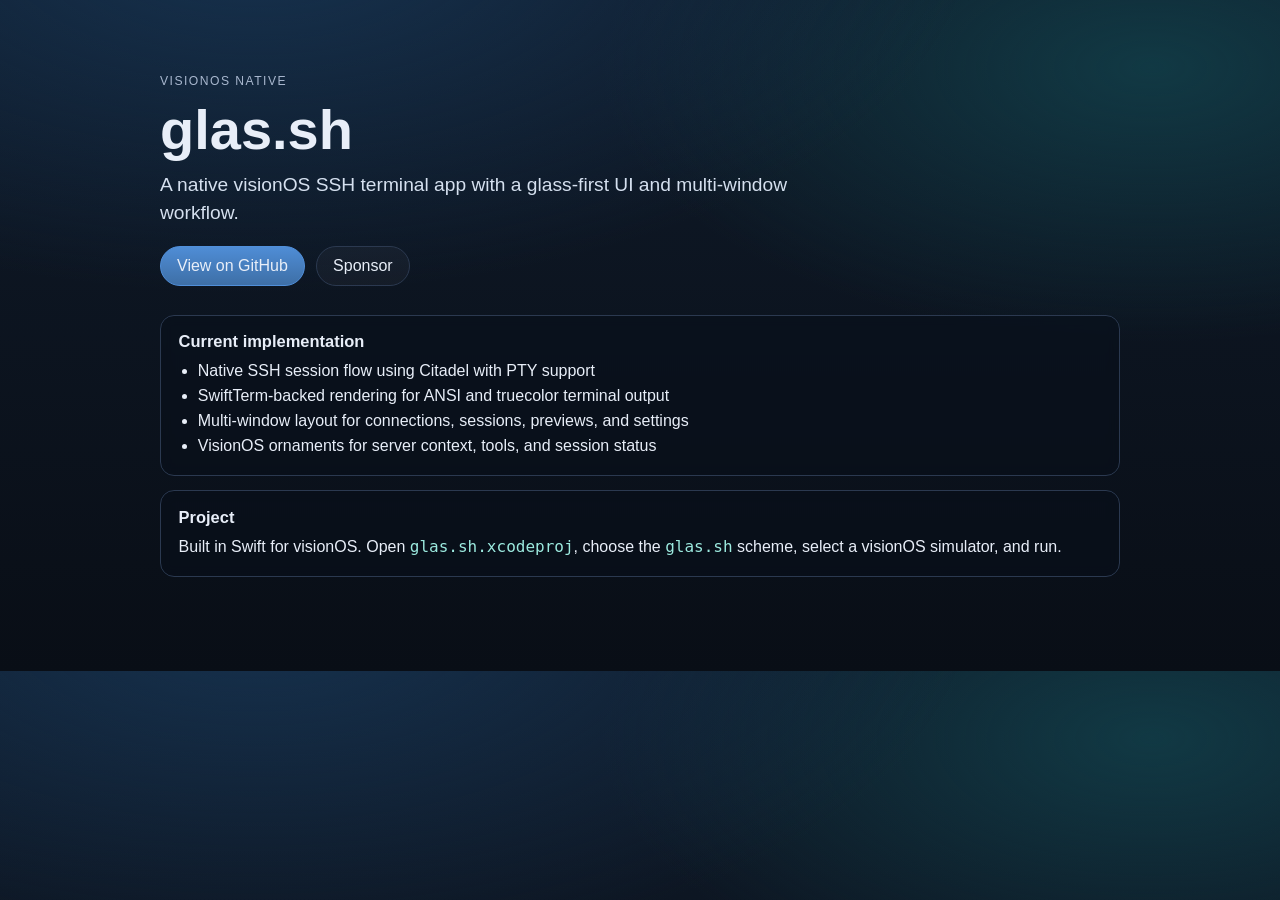
==== docs/index.html @ 4b7e437f "Add GitHub Pages site and align README with implemented behavior" ====
<!doctype html>
<html lang="en">
  <head>
    <meta charset="utf-8">
    <meta name="viewport" content="width=device-width, initial-scale=1">
    <title>glas.sh | visionOS SSH terminal</title>
    <meta
      name="description"
      content="glas.sh is a native visionOS SSH terminal app with a glass-first UI and multi-window workflow."
    >
    <link rel="stylesheet" href="./styles.css">
  </head>
  <body>
    <main class="layout">
      <section class="hero">
        <p class="eyebrow">visionOS native</p>
        <h1>glas.sh</h1>
        <p class="lede">
          A native visionOS SSH terminal app with a glass-first UI and multi-window workflow.
        </p>
        <div class="actions">
          <a class="button primary" href="https://github.com/msitarzewski/glas.sh">View on GitHub</a>
          <a class="button" href="https://github.com/sponsors/msitarzewski">Sponsor</a>
        </div>
      </section>

      <section class="panel">
        <h2>Current implementation</h2>
        <ul>
          <li>Native SSH session flow using Citadel with PTY support</li>
          <li>SwiftTerm-backed rendering for ANSI and truecolor terminal output</li>
          <li>Multi-window layout for connections, sessions, previews, and settings</li>
          <li>VisionOS ornaments for server context, tools, and session status</li>
        </ul>
      </section>

      <section class="panel">
        <h2>Project</h2>
        <p>
          Built in Swift for visionOS. Open <code>glas.sh.xcodeproj</code>, choose the
          <code>glas.sh</code> scheme, select a visionOS simulator, and run.
        </p>
      </section>
    </main>
  </body>
</html>
---- docs/styles.css ----
:root {
  color-scheme: dark;
  --bg-0: #090e16;
  --bg-1: #0f1a29;
  --fg: #e8eef8;
  --muted: #a9b8cf;
  --line: #2b3950;
  --accent: #79b8ff;
  --accent-2: #9ceadf;
}

* {
  box-sizing: border-box;
}

body {
  margin: 0;
  font-family: "Avenir Next", "Segoe UI", sans-serif;
  color: var(--fg);
  background:
    radial-gradient(1200px 600px at 20% -10%, #16324f 0%, transparent 60%),
    radial-gradient(1000px 500px at 90% 10%, #113944 0%, transparent 55%),
    linear-gradient(180deg, var(--bg-1), var(--bg-0));
}

.layout {
  width: min(960px, 92vw);
  margin: 0 auto;
  padding: 4.5rem 0 5rem;
}

.hero {
  margin-bottom: 1.8rem;
}

.eyebrow {
  margin: 0 0 0.65rem;
  text-transform: uppercase;
  letter-spacing: 0.12em;
  color: var(--muted);
  font-size: 0.76rem;
}

h1 {
  margin: 0 0 0.7rem;
  font-size: clamp(2rem, 5vw, 3.5rem);
  line-height: 1.05;
}

.lede {
  margin: 0 0 1.2rem;
  max-width: 62ch;
  color: #d5e0ef;
  font-size: clamp(1rem, 2vw, 1.2rem);
  line-height: 1.45;
}

.actions {
  display: flex;
  flex-wrap: wrap;
  gap: 0.7rem;
}

.button {
  display: inline-block;
  border: 1px solid var(--line);
  border-radius: 999px;
  padding: 0.62rem 1rem;
  color: var(--fg);
  text-decoration: none;
  background: rgba(255, 255, 255, 0.03);
}

.button.primary {
  border-color: #508fda;
  background: linear-gradient(180deg, #4f8dd6, #3e6fa6);
}

.panel {
  border: 1px solid var(--line);
  border-radius: 14px;
  padding: 1.05rem 1.1rem;
  background: rgba(9, 16, 27, 0.54);
  backdrop-filter: blur(6px);
  margin-bottom: 0.85rem;
}

h2 {
  margin: 0 0 0.5rem;
  font-size: 1.03rem;
}

ul {
  margin: 0;
  padding-left: 1.2rem;
  line-height: 1.55;
}

p {
  margin: 0;
  line-height: 1.55;
}

code {
  font-family: "SF Mono", "Menlo", monospace;
  color: var(--accent-2);
}
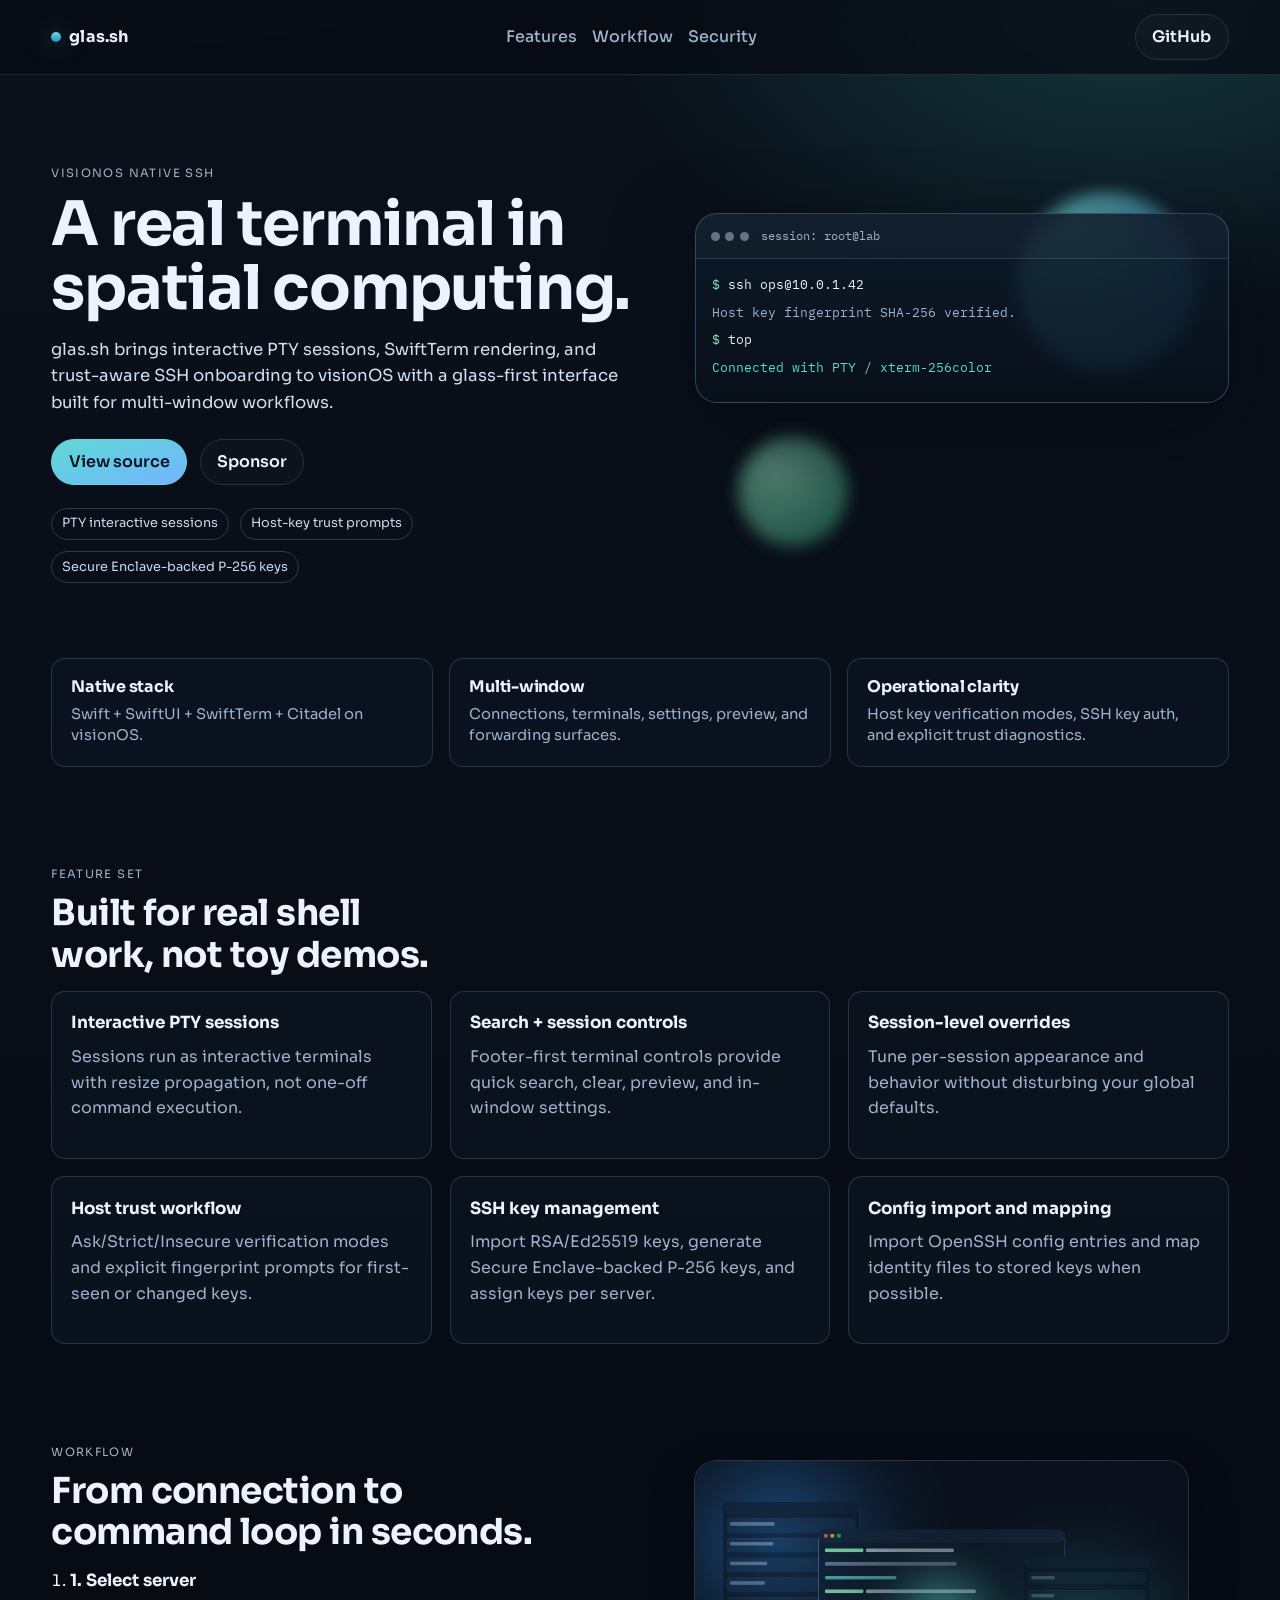
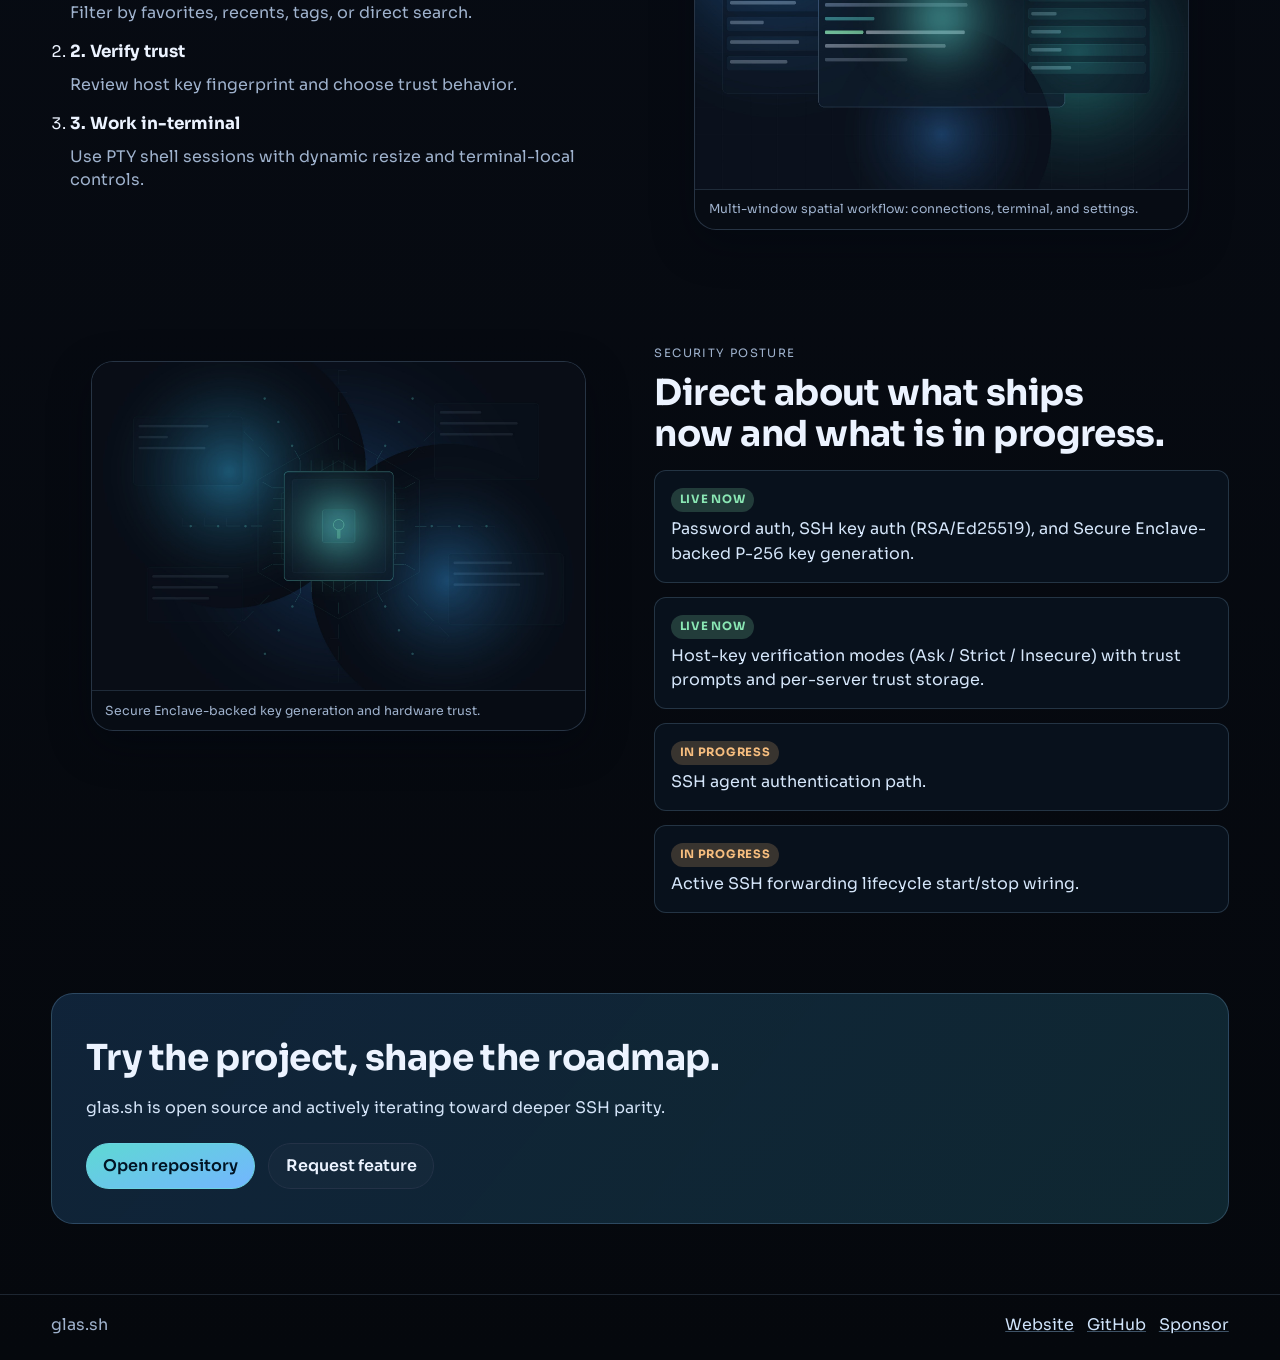
==== commit cf41d54e: "Ship landing page: replace placeholders, remove asset brief, update README - Replace stock photos wi" ====
--- a/docs/index.html
+++ b/docs/index.html
@@ -3,44 +3,247 @@
   <head>
     <meta charset="utf-8">
     <meta name="viewport" content="width=device-width, initial-scale=1">
-    <title>glas.sh | visionOS SSH terminal</title>
+    <title>glas.sh | Native visionOS SSH terminal</title>
     <meta
       name="description"
-      content="glas.sh is a native visionOS SSH terminal app with a glass-first UI and multi-window workflow."
+      content="glas.sh is a native visionOS SSH terminal with PTY sessions, SwiftTerm rendering, host-key trust prompts, and a glass-first multi-window workflow."
+    >
+    <meta name="theme-color" content="#0c141f">
+    <link rel="canonical" href="https://msitarzewski.github.io/glas.sh/">
+
+    <meta property="og:type" content="website">
+    <meta property="og:title" content="glas.sh | Native visionOS SSH terminal">
+    <meta
+      property="og:description"
+      content="A native visionOS SSH terminal app with PTY sessions, host-key trust prompts, and a glass-first multi-window workflow."
+    >
+    <meta property="og:url" content="https://msitarzewski.github.io/glas.sh/">
+    <meta
+      property="og:image"
+      content="https://msitarzewski.github.io/glas.sh/images/hero-og.jpg"
+    >
+
+    <meta name="twitter:card" content="summary_large_image">
+    <meta name="twitter:title" content="glas.sh | Native visionOS SSH terminal">
+    <meta
+      name="twitter:description"
+      content="Native visionOS SSH terminal with PTY sessions, SwiftTerm rendering, and glass-first multi-window UX."
+    >
+    <meta
+      name="twitter:image"
+      content="https://msitarzewski.github.io/glas.sh/images/hero-og.jpg"
+    >
+
+    <link rel="preconnect" href="https://fonts.googleapis.com">
+    <link rel="preconnect" href="https://fonts.gstatic.com" crossorigin>
+    <link
+      href="https://fonts.googleapis.com/css2?family=Sora:wght@400;500;700;800&family=IBM+Plex+Mono:wght@400;500&display=swap"
+      rel="stylesheet"
     >
     <link rel="stylesheet" href="./styles.css">
   </head>
   <body>
-    <main class="layout">
-      <section class="hero">
-        <p class="eyebrow">visionOS native</p>
-        <h1>glas.sh</h1>
-        <p class="lede">
-          A native visionOS SSH terminal app with a glass-first UI and multi-window workflow.
-        </p>
-        <div class="actions">
-          <a class="button primary" href="https://github.com/msitarzewski/glas.sh">View on GitHub</a>
-          <a class="button" href="https://github.com/sponsors/msitarzewski">Sponsor</a>
-        </div>
-      </section>
-
-      <section class="panel">
-        <h2>Current implementation</h2>
-        <ul>
-          <li>Native SSH session flow using Citadel with PTY support</li>
-          <li>SwiftTerm-backed rendering for ANSI and truecolor terminal output</li>
-          <li>Multi-window layout for connections, sessions, previews, and settings</li>
-          <li>VisionOS ornaments for server context, tools, and session status</li>
-        </ul>
-      </section>
-
-      <section class="panel">
-        <h2>Project</h2>
-        <p>
-          Built in Swift for visionOS. Open <code>glas.sh.xcodeproj</code>, choose the
-          <code>glas.sh</code> scheme, select a visionOS simulator, and run.
-        </p>
+    <a class="skip-link" href="#main">Skip to content</a>
+
+    <header class="site-header">
+      <div class="shell nav-wrap">
+        <a class="brand" href="#top" aria-label="glas.sh home">
+          <span class="brand-dot" aria-hidden="true"></span>
+          glas.sh
+        </a>
+        <nav class="top-nav" aria-label="Primary">
+          <a href="#features">Features</a>
+          <a href="#workflow">Workflow</a>
+          <a href="#security">Security</a>
+        </nav>
+        <a class="button button-ghost" href="https://github.com/msitarzewski/glas.sh">GitHub</a>
+      </div>
+    </header>
+
+    <main id="main">
+      <section id="top" class="hero shell">
+        <div class="hero-copy">
+          <p class="eyebrow">visionOS native SSH</p>
+          <h1>A real terminal in spatial computing.</h1>
+          <p class="lede">
+            glas.sh brings interactive PTY sessions, SwiftTerm rendering, and trust-aware SSH onboarding to visionOS
+            with a glass-first interface built for multi-window workflows.
+          </p>
+          <div class="hero-cta">
+            <a class="button button-primary" href="https://github.com/msitarzewski/glas.sh">View source</a>
+            <a class="button button-ghost" href="https://github.com/sponsors/msitarzewski">Sponsor</a>
+          </div>
+          <ul class="signal-list" aria-label="Current capability highlights">
+            <li>PTY interactive sessions</li>
+            <li>Host-key trust prompts</li>
+            <li>Secure Enclave-backed P-256 keys</li>
+          </ul>
+        </div>
+
+        <div class="hero-art" aria-hidden="true">
+          <div class="orb orb-a"></div>
+          <div class="orb orb-b"></div>
+          <article class="mock-window">
+            <header class="mock-chrome">
+              <span></span><span></span><span></span>
+              <p>session: root@lab</p>
+            </header>
+            <div class="mock-body">
+              <p><span class="prompt">$</span> ssh ops@10.0.1.42</p>
+              <p class="muted">Host key fingerprint SHA-256 verified.</p>
+              <p><span class="prompt">$</span> top</p>
+              <p class="ok">Connected with PTY / xterm-256color</p>
+            </div>
+          </article>
+        </div>
+      </section>
+
+      <section class="proof shell" aria-label="Proof points">
+        <article>
+          <h2>Native stack</h2>
+          <p>Swift + SwiftUI + SwiftTerm + Citadel on visionOS.</p>
+        </article>
+        <article>
+          <h2>Multi-window</h2>
+          <p>Connections, terminals, settings, preview, and forwarding surfaces.</p>
+        </article>
+        <article>
+          <h2>Operational clarity</h2>
+          <p>Host key verification modes, SSH key auth, and explicit trust diagnostics.</p>
+        </article>
+      </section>
+
+      <section id="features" class="shell section">
+        <div class="section-head">
+          <p class="eyebrow">Feature set</p>
+          <h2>Built for real shell work, not toy demos.</h2>
+        </div>
+        <div class="feature-grid">
+          <article class="card">
+            <h3>Interactive PTY sessions</h3>
+            <p>
+              Sessions run as interactive terminals with resize propagation, not one-off command execution.
+            </p>
+          </article>
+          <article class="card">
+            <h3>Search + session controls</h3>
+            <p>
+              Footer-first terminal controls provide quick search, clear, preview, and in-window settings.
+            </p>
+          </article>
+          <article class="card">
+            <h3>Session-level overrides</h3>
+            <p>
+              Tune per-session appearance and behavior without disturbing your global defaults.
+            </p>
+          </article>
+          <article class="card">
+            <h3>Host trust workflow</h3>
+            <p>
+              Ask/Strict/Insecure verification modes and explicit fingerprint prompts for first-seen or changed keys.
+            </p>
+          </article>
+          <article class="card">
+            <h3>SSH key management</h3>
+            <p>
+              Import RSA/Ed25519 keys, generate Secure Enclave-backed P-256 keys, and assign keys per server.
+            </p>
+          </article>
+          <article class="card">
+            <h3>Config import and mapping</h3>
+            <p>
+              Import OpenSSH config entries and map identity files to stored keys when possible.
+            </p>
+          </article>
+        </div>
+      </section>
+
+      <section id="workflow" class="shell section split">
+        <div>
+          <p class="eyebrow">Workflow</p>
+          <h2>From connection to command loop in seconds.</h2>
+          <ol class="flow">
+            <li>
+              <h3>1. Select server</h3>
+              <p>Filter by favorites, recents, tags, or direct search.</p>
+            </li>
+            <li>
+              <h3>2. Verify trust</h3>
+              <p>Review host key fingerprint and choose trust behavior.</p>
+            </li>
+            <li>
+              <h3>3. Work in-terminal</h3>
+              <p>Use PTY shell sessions with dynamic resize and terminal-local controls.</p>
+            </li>
+          </ol>
+        </div>
+
+        <figure class="media-card">
+          <img
+            src="./images/workflow.jpg"
+            alt="Spatial multi-window SSH workspace with connection list, terminal session, and settings panel"
+            loading="lazy"
+            width="1800"
+            height="1200"
+          >
+          <figcaption>Multi-window spatial workflow: connections, terminal, and settings.</figcaption>
+        </figure>
+      </section>
+
+      <section id="security" class="shell section split reverse">
+        <figure class="media-card">
+          <img
+            src="./images/security.jpg"
+            alt="Abstract Secure Enclave chip geometry with translucent interface layers and circuit traces"
+            loading="lazy"
+            width="1800"
+            height="1200"
+          >
+          <figcaption>Secure Enclave-backed key generation and hardware trust.</figcaption>
+        </figure>
+        <div>
+          <p class="eyebrow">Security posture</p>
+          <h2>Direct about what ships now and what is in progress.</h2>
+          <ul class="status-list">
+            <li>
+              <span class="tag live">Live now</span>
+              <p>Password auth, SSH key auth (RSA/Ed25519), and Secure Enclave-backed P-256 key generation.</p>
+            </li>
+            <li>
+              <span class="tag live">Live now</span>
+              <p>Host-key verification modes (Ask / Strict / Insecure) with trust prompts and per-server trust storage.</p>
+            </li>
+            <li>
+              <span class="tag progress">In progress</span>
+              <p>SSH agent authentication path.</p>
+            </li>
+            <li>
+              <span class="tag progress">In progress</span>
+              <p>Active SSH forwarding lifecycle start/stop wiring.</p>
+            </li>
+          </ul>
+        </div>
+      </section>
+
+      <section class="shell final-cta">
+        <h2>Try the project, shape the roadmap.</h2>
+        <p>glas.sh is open source and actively iterating toward deeper SSH parity.</p>
+        <div class="hero-cta">
+          <a class="button button-primary" href="https://github.com/msitarzewski/glas.sh">Open repository</a>
+          <a class="button button-ghost" href="https://github.com/msitarzewski/glas.sh/issues">Request feature</a>
+        </div>
       </section>
     </main>
+
+    <footer class="site-footer">
+      <div class="shell footer-row">
+        <p>glas.sh</p>
+        <div>
+          <a href="https://msitarzewski.github.io/glas.sh/">Website</a>
+          <a href="https://github.com/msitarzewski/glas.sh">GitHub</a>
+          <a href="https://github.com/sponsors/msitarzewski">Sponsor</a>
+        </div>
+      </div>
+    </footer>
   </body>
 </html>
--- a/docs/styles.css
+++ b/docs/styles.css
@@ -1,107 +1,572 @@
 :root {
-  color-scheme: dark;
-  --bg-0: #090e16;
-  --bg-1: #0f1a29;
-  --fg: #e8eef8;
-  --muted: #a9b8cf;
-  --line: #2b3950;
-  --accent: #79b8ff;
-  --accent-2: #9ceadf;
+  --bg: #070b13;
+  --bg-elev: #0c141f;
+  --bg-panel: rgba(11, 21, 34, 0.72);
+  --line: #243247;
+  --text: #ecf3ff;
+  --muted: #9fb2cd;
+  --cyan: #5ed9d3;
+  --blue: #73b5ff;
+  --green: #8ae7b4;
+  --warn: #f7be7f;
+  --radius-lg: 22px;
+  --radius-md: 14px;
+  --shadow: 0 28px 80px rgba(3, 8, 14, 0.55);
+  --space-1: 0.6rem;
+  --space-2: 1rem;
+  --space-3: 1.4rem;
+  --space-4: 2rem;
+  --space-5: 3.2rem;
+  --space-6: 5.6rem;
 }
 
 * {
   box-sizing: border-box;
 }
 
+html,
 body {
   margin: 0;
-  font-family: "Avenir Next", "Segoe UI", sans-serif;
-  color: var(--fg);
+  padding: 0;
+}
+
+body {
+  font-family: "Sora", "Avenir Next", "Segoe UI", sans-serif;
+  color: var(--text);
   background:
-    radial-gradient(1200px 600px at 20% -10%, #16324f 0%, transparent 60%),
-    radial-gradient(1000px 500px at 90% 10%, #113944 0%, transparent 55%),
-    linear-gradient(180deg, var(--bg-1), var(--bg-0));
-}
-
-.layout {
-  width: min(960px, 92vw);
+    radial-gradient(1200px 700px at 8% -12%, rgba(47, 125, 205, 0.26), transparent 60%),
+    radial-gradient(900px 540px at 88% 0%, rgba(56, 170, 160, 0.25), transparent 58%),
+    linear-gradient(180deg, #0a111b 0%, var(--bg) 48%, #05080d 100%);
+  line-height: 1.45;
+  min-height: 100vh;
+}
+
+img {
+  display: block;
+  max-width: 100%;
+  height: auto;
+}
+
+a {
+  color: inherit;
+}
+
+.skip-link {
+  position: absolute;
+  left: -9999px;
+  top: 0;
+  background: var(--blue);
+  color: #031427;
+  padding: 0.6rem 0.75rem;
+  border-radius: 8px;
+  z-index: 1000;
+  font-weight: 700;
+}
+
+.skip-link:focus {
+  left: 0.75rem;
+  top: 0.75rem;
+}
+
+.shell {
+  width: min(1200px, 92vw);
   margin: 0 auto;
-  padding: 4.5rem 0 5rem;
+}
+
+.site-header {
+  position: sticky;
+  top: 0;
+  z-index: 20;
+  backdrop-filter: blur(10px);
+  background: color-mix(in srgb, var(--bg) 76%, transparent);
+  border-bottom: 1px solid rgba(152, 178, 209, 0.16);
+}
+
+.nav-wrap {
+  display: flex;
+  align-items: center;
+  justify-content: space-between;
+  gap: 1rem;
+  min-height: 74px;
+}
+
+.brand {
+  display: inline-flex;
+  align-items: center;
+  gap: 0.5rem;
+  text-decoration: none;
+  font-weight: 700;
+  letter-spacing: 0.01em;
+}
+
+.brand-dot {
+  width: 10px;
+  height: 10px;
+  border-radius: 999px;
+  background: linear-gradient(180deg, var(--cyan), #2b8fcd);
+  box-shadow: 0 0 24px rgba(94, 217, 211, 0.56);
+}
+
+.top-nav {
+  display: flex;
+  gap: 0.95rem;
+}
+
+.top-nav a {
+  text-decoration: none;
+  color: var(--muted);
+  font-weight: 500;
+}
+
+.top-nav a:hover,
+.top-nav a:focus-visible {
+  color: var(--text);
 }
 
 .hero {
-  margin-bottom: 1.8rem;
+  display: grid;
+  grid-template-columns: minmax(0, 1.05fr) minmax(0, 0.95fr);
+  gap: 3.4rem;
+  align-items: center;
+  padding: var(--space-6) 0 var(--space-5);
+}
+
+.hero-copy {
+  max-width: 62ch;
 }
 
 .eyebrow {
-  margin: 0 0 0.65rem;
+  margin: 0;
   text-transform: uppercase;
   letter-spacing: 0.12em;
-  color: var(--muted);
+  font-size: 0.72rem;
+  color: var(--muted);
+}
+
+h1 {
+  margin: 0.72rem 0 var(--space-2);
+  font-size: clamp(2rem, 4.8vw, 4rem);
+  line-height: 1.04;
+  letter-spacing: -0.02em;
+  text-wrap: balance;
+}
+
+h2 {
+  margin: 0.62rem 0 var(--space-2);
+  font-size: clamp(1.45rem, 2.8vw, 2.4rem);
+  line-height: 1.15;
+  letter-spacing: -0.015em;
+  text-wrap: balance;
+}
+
+h3 {
+  margin: 0 0 0.52rem;
+  font-size: 1.05rem;
+}
+
+.lede {
+  margin: 0;
+  max-width: 54ch;
+  color: #d2e0f3;
+  font-size: clamp(1rem, 1.3vw, 1.2rem);
+  line-height: 1.6;
+}
+
+.hero-cta {
+  margin-top: var(--space-3);
+  display: flex;
+  flex-wrap: wrap;
+  gap: 0.8rem;
+}
+
+.button {
+  display: inline-flex;
+  align-items: center;
+  justify-content: center;
+  border-radius: 999px;
+  padding: 0.66rem 1.02rem;
+  border: 1px solid var(--line);
+  text-decoration: none;
+  font-weight: 600;
+  transition: transform 0.25s ease, border-color 0.25s ease, background-color 0.25s ease;
+}
+
+.button:hover,
+.button:focus-visible {
+  transform: translateY(-1px);
+}
+
+.button-primary {
+  color: #021525;
+  border-color: #6bd3e1;
+  background: linear-gradient(160deg, var(--cyan), var(--blue));
+}
+
+.button-ghost {
+  color: var(--text);
+  background: rgba(255, 255, 255, 0.02);
+}
+
+.signal-list {
+  margin: var(--space-3) 0 0;
+  display: flex;
+  gap: 0.7rem;
+  flex-wrap: wrap;
+  padding: 0;
+  list-style: none;
+}
+
+.signal-list li {
+  border: 1px solid rgba(141, 173, 208, 0.28);
+  border-radius: 999px;
+  padding: 0.36rem 0.62rem;
+  color: #c8daef;
+  font-size: 0.8rem;
+}
+
+.hero-art {
+  position: relative;
+  min-height: 410px;
+}
+
+.orb {
+  position: absolute;
+  border-radius: 999px;
+  filter: blur(8px);
+}
+
+.orb-a {
+  width: 180px;
+  height: 180px;
+  right: 6%;
+  top: 6%;
+  background: radial-gradient(circle at 30% 20%, #81f1f1, #246baa);
+  opacity: 0.62;
+}
+
+.orb-b {
+  width: 110px;
+  height: 110px;
+  left: 8%;
+  bottom: 8%;
+  background: radial-gradient(circle at 35% 30%, #9ef3cb, #1f855d);
+  opacity: 0.5;
+}
+
+.mock-window {
+  position: relative;
+  margin: 2.8rem 0 0;
+  border: 1px solid rgba(129, 175, 219, 0.33);
+  border-radius: var(--radius-lg);
+  background: linear-gradient(180deg, rgba(14, 28, 43, 0.9), rgba(8, 16, 26, 0.82));
+  box-shadow: var(--shadow);
+  overflow: hidden;
+}
+
+.mock-chrome {
+  display: flex;
+  align-items: center;
+  gap: 0.35rem;
+  padding: 0.8rem 0.9rem;
+  border-bottom: 1px solid rgba(141, 176, 210, 0.2);
+  background: rgba(255, 255, 255, 0.02);
+}
+
+.mock-chrome span {
+  width: 9px;
+  height: 9px;
+  border-radius: 999px;
+  background: rgba(200, 222, 247, 0.45);
+}
+
+.mock-chrome p {
+  margin: 0 0 0 0.42rem;
+  color: var(--muted);
+  font-family: "IBM Plex Mono", "Menlo", monospace;
   font-size: 0.76rem;
 }
 
-h1 {
-  margin: 0 0 0.7rem;
-  font-size: clamp(2rem, 5vw, 3.5rem);
-  line-height: 1.05;
-}
-
-.lede {
-  margin: 0 0 1.2rem;
-  max-width: 62ch;
-  color: #d5e0ef;
-  font-size: clamp(1rem, 2vw, 1.2rem);
-  line-height: 1.45;
-}
-
-.actions {
-  display: flex;
+.mock-body {
+  padding: 1rem;
+  font-family: "IBM Plex Mono", "Menlo", monospace;
+  font-size: 0.84rem;
+}
+
+.mock-body p {
+  margin: 0 0 0.52rem;
+}
+
+.prompt {
+  color: var(--green);
+}
+
+.muted {
+  color: var(--muted);
+}
+
+.ok {
+  color: var(--cyan);
+}
+
+.proof {
+  display: grid;
+  grid-template-columns: repeat(3, minmax(0, 1fr));
+  gap: 1rem;
+  margin-top: 1.5rem;
+}
+
+.proof article {
+  border: 1px solid rgba(137, 173, 206, 0.22);
+  border-radius: var(--radius-md);
+  padding: 1.2rem;
+  background: var(--bg-panel);
+}
+
+.proof h2 {
+  margin: 0 0 0.45rem;
+  font-size: 1rem;
+}
+
+.proof p {
+  margin: 0;
+  color: var(--muted);
+  font-size: 0.92rem;
+}
+
+.section {
+  padding-top: 6.2rem;
+}
+
+.section-head p {
+  margin: 0;
+  color: var(--muted);
+}
+
+.section-head h2 {
+  max-width: 24ch;
+}
+
+.feature-grid {
+  display: grid;
+  grid-template-columns: repeat(3, minmax(0, 1fr));
+  gap: 1.1rem;
+}
+
+.card {
+  border-radius: var(--radius-md);
+  border: 1px solid rgba(130, 169, 204, 0.24);
+  background: var(--bg-panel);
+  padding: 1.2rem;
+  min-height: 168px;
+}
+
+.card p {
+  margin: 0;
+  color: var(--muted);
+  line-height: 1.62;
+}
+
+.split {
+  display: grid;
+  grid-template-columns: 1fr 1fr;
+  gap: 1.8rem;
+  align-items: start;
+}
+
+.split.reverse {
+  grid-template-columns: 1fr 1fr;
+}
+
+.media-card {
+  border: 1px solid rgba(130, 167, 203, 0.26);
+  border-radius: var(--radius-lg);
+  overflow: hidden;
+  background: #070c14;
+  box-shadow: 0 14px 42px rgba(2, 8, 16, 0.42);
+}
+
+.media-card figcaption {
+  padding: 0.65rem 0.82rem;
+  color: var(--muted);
+  font-size: 0.78rem;
+  border-top: 1px solid rgba(126, 167, 205, 0.2);
+}
+
+.flow {
+  margin: 1rem 0 0;
+  padding-left: 1.2rem;
+}
+
+.flow li {
+  margin-bottom: 1rem;
+}
+
+.flow p {
+  margin: 0;
+  color: var(--muted);
+}
+
+.status-list {
+  list-style: none;
+  margin: 0;
+  padding: 0;
+  display: grid;
+  gap: 0.86rem;
+}
+
+.status-list li {
+  border: 1px solid rgba(128, 168, 204, 0.23);
+  border-radius: 12px;
+  padding: 0.95rem 1rem;
+  background: var(--bg-panel);
+  line-height: 1.55;
+}
+
+.status-list li p {
+  margin: 0.3rem 0 0;
+  color: #d5e6fa;
+  max-width: 60ch;
+}
+
+.tag {
+  display: inline-block;
+  border-radius: 999px;
+  padding: 0.2rem 0.52rem;
+  margin-right: 0;
+  font-size: 0.72rem;
+  font-weight: 700;
+  text-transform: uppercase;
+  letter-spacing: 0.06em;
+}
+
+.tag.live {
+  background: rgba(138, 231, 180, 0.2);
+  color: var(--green);
+}
+
+.tag.progress {
+  background: rgba(247, 190, 127, 0.2);
+  color: var(--warn);
+}
+
+.final-cta {
+  margin-top: 5rem;
+  margin-bottom: 4.4rem;
+  padding: 2.1rem;
+  border: 1px solid rgba(121, 165, 206, 0.28);
+  border-radius: var(--radius-lg);
+  background:
+    linear-gradient(130deg, rgba(42, 123, 186, 0.18), rgba(48, 168, 162, 0.15)),
+    rgba(11, 21, 35, 0.75);
+}
+
+.final-cta p {
+  margin: 0;
+  color: #d3e3f7;
+  max-width: 56ch;
+  line-height: 1.62;
+}
+
+.site-footer {
+  border-top: 1px solid rgba(124, 161, 196, 0.2);
+  padding: 1.1rem 0 1.5rem;
+}
+
+.footer-row {
+  display: flex;
+  align-items: center;
+  justify-content: space-between;
+  gap: 1rem;
+}
+
+.footer-row p {
+  margin: 0;
+  color: var(--muted);
+}
+
+.footer-row div {
+  display: flex;
+  gap: 0.8rem;
   flex-wrap: wrap;
-  gap: 0.7rem;
-}
-
-.button {
-  display: inline-block;
-  border: 1px solid var(--line);
-  border-radius: 999px;
-  padding: 0.62rem 1rem;
-  color: var(--fg);
-  text-decoration: none;
-  background: rgba(255, 255, 255, 0.03);
-}
-
-.button.primary {
-  border-color: #508fda;
-  background: linear-gradient(180deg, #4f8dd6, #3e6fa6);
-}
-
-.panel {
-  border: 1px solid var(--line);
-  border-radius: 14px;
-  padding: 1.05rem 1.1rem;
-  background: rgba(9, 16, 27, 0.54);
-  backdrop-filter: blur(6px);
-  margin-bottom: 0.85rem;
-}
-
-h2 {
-  margin: 0 0 0.5rem;
-  font-size: 1.03rem;
-}
-
-ul {
-  margin: 0;
-  padding-left: 1.2rem;
-  line-height: 1.55;
-}
-
-p {
-  margin: 0;
-  line-height: 1.55;
-}
-
-code {
-  font-family: "SF Mono", "Menlo", monospace;
-  color: var(--accent-2);
-}
+}
+
+.footer-row a {
+  color: #d0e4fb;
+  text-decoration-color: rgba(142, 183, 224, 0.42);
+}
+
+@keyframes reveal-up {
+  from {
+    opacity: 0;
+    transform: translateY(14px);
+  }
+  to {
+    opacity: 1;
+    transform: translateY(0);
+  }
+}
+
+.hero-copy,
+.hero-art,
+.proof article,
+.card,
+.media-card,
+.final-cta {
+  animation: reveal-up 0.6s ease both;
+}
+
+.hero-art {
+  animation-delay: 0.1s;
+}
+
+.proof article:nth-child(2),
+.card:nth-child(2) {
+  animation-delay: 0.14s;
+}
+
+.proof article:nth-child(3),
+.card:nth-child(3) {
+  animation-delay: 0.2s;
+}
+
+@media (max-width: 980px) {
+  .top-nav {
+    display: none;
+  }
+
+  .hero,
+  .split,
+  .split.reverse {
+    grid-template-columns: 1fr;
+  }
+
+  .feature-grid,
+  .proof {
+    grid-template-columns: 1fr;
+  }
+
+  .hero {
+    padding-top: 4.2rem;
+    gap: 2rem;
+  }
+
+  .hero-art {
+    min-height: 280px;
+  }
+
+  .card {
+    min-height: 0;
+  }
+
+  .footer-row {
+    flex-direction: column;
+    align-items: flex-start;
+  }
+}
+
+@media (prefers-reduced-motion: reduce) {
+  * {
+    animation: none !important;
+    transition: none !important;
+  }
+}
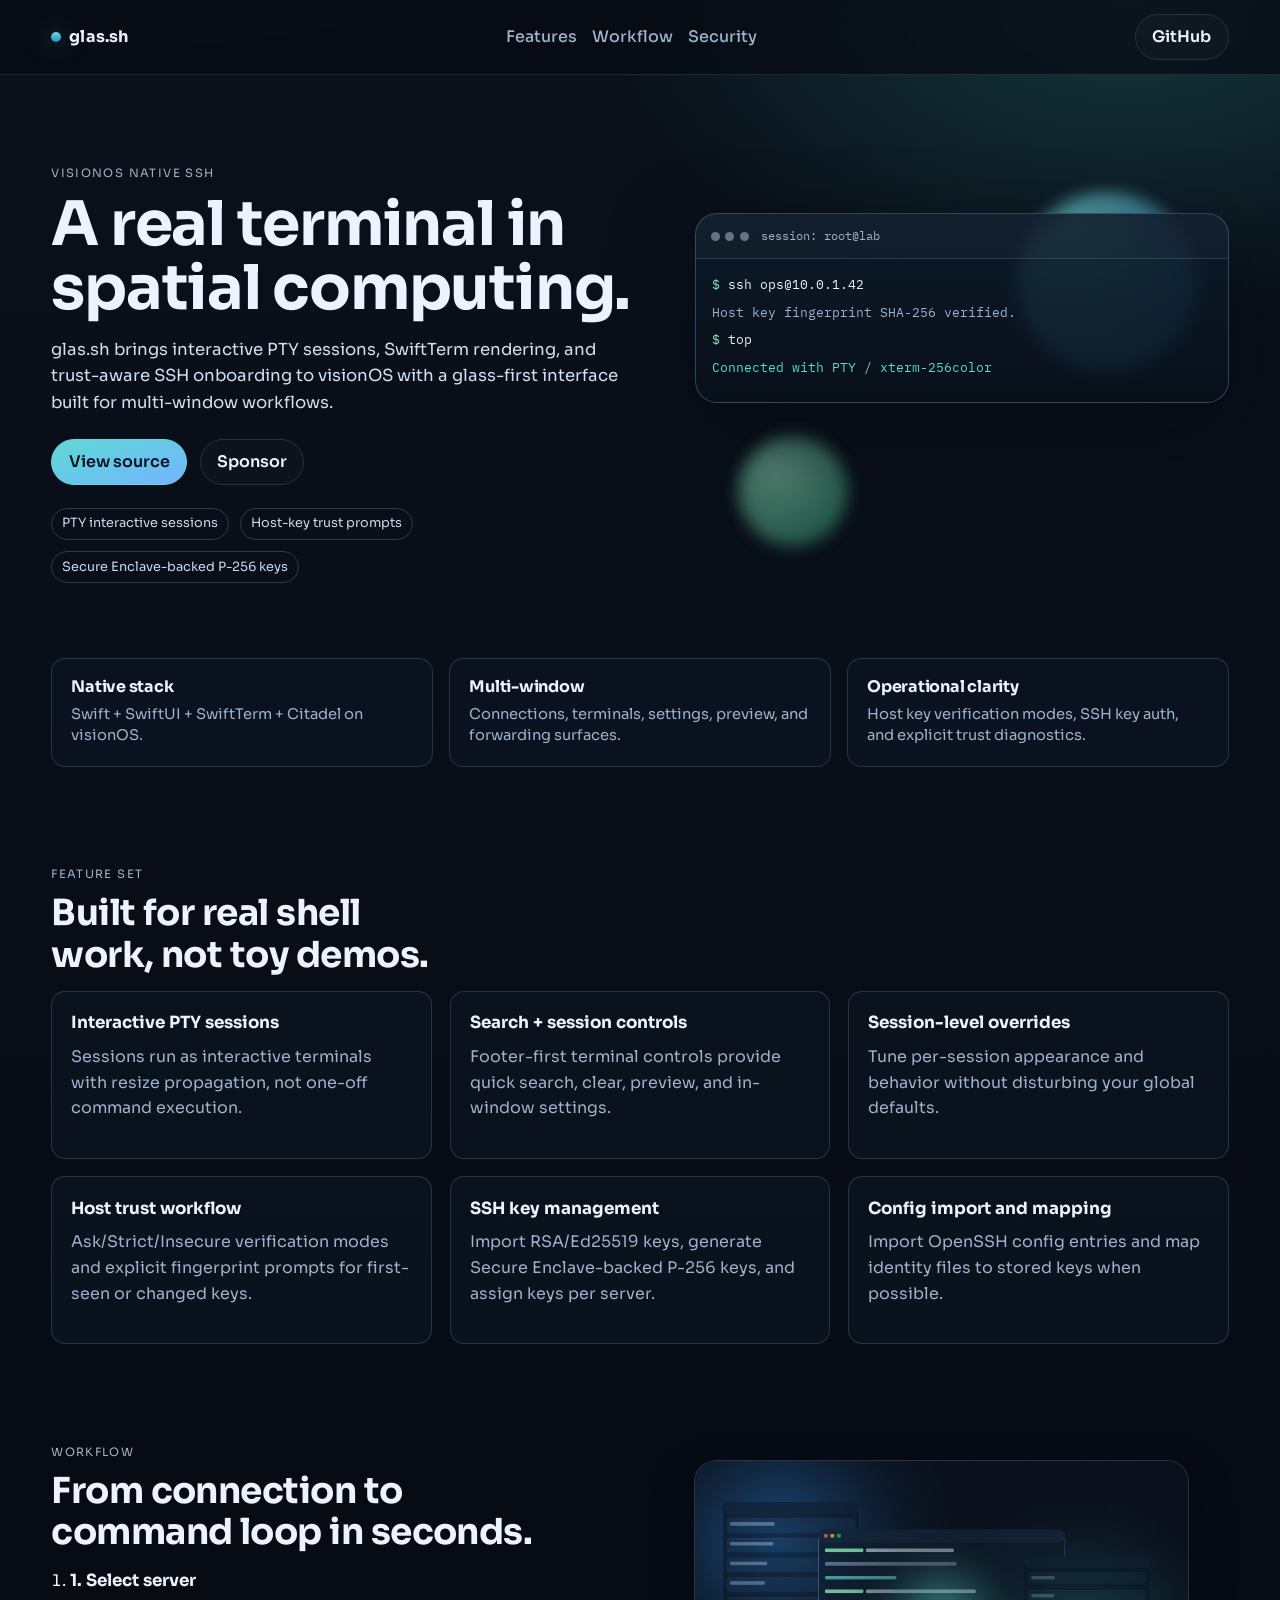
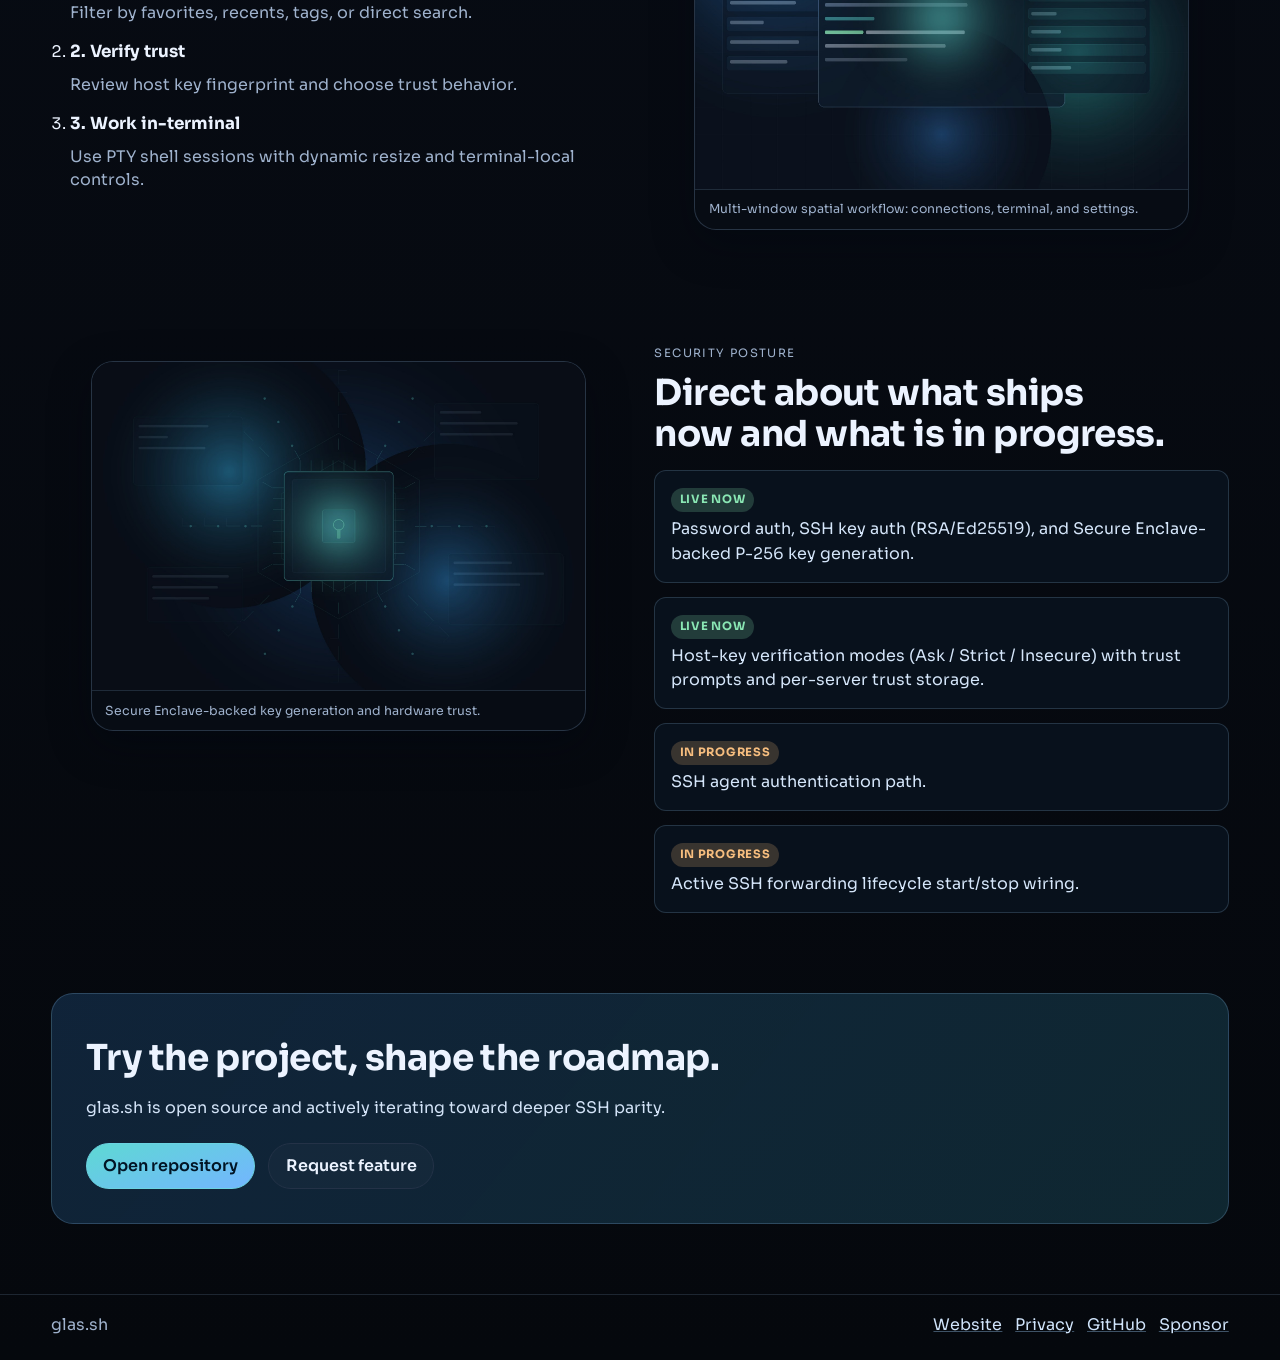
==== commit 8faf80b5: "Release prep — privacy policy, listing copy, screenshot plan, release checklist Adds the materials n" ====
--- a/docs/index.html
+++ b/docs/index.html
@@ -240,6 +240,7 @@
         <p>glas.sh</p>
         <div>
           <a href="https://msitarzewski.github.io/glas.sh/">Website</a>
+          <a href="./privacy.html">Privacy</a>
           <a href="https://github.com/msitarzewski/glas.sh">GitHub</a>
           <a href="https://github.com/sponsors/msitarzewski">Sponsor</a>
         </div>
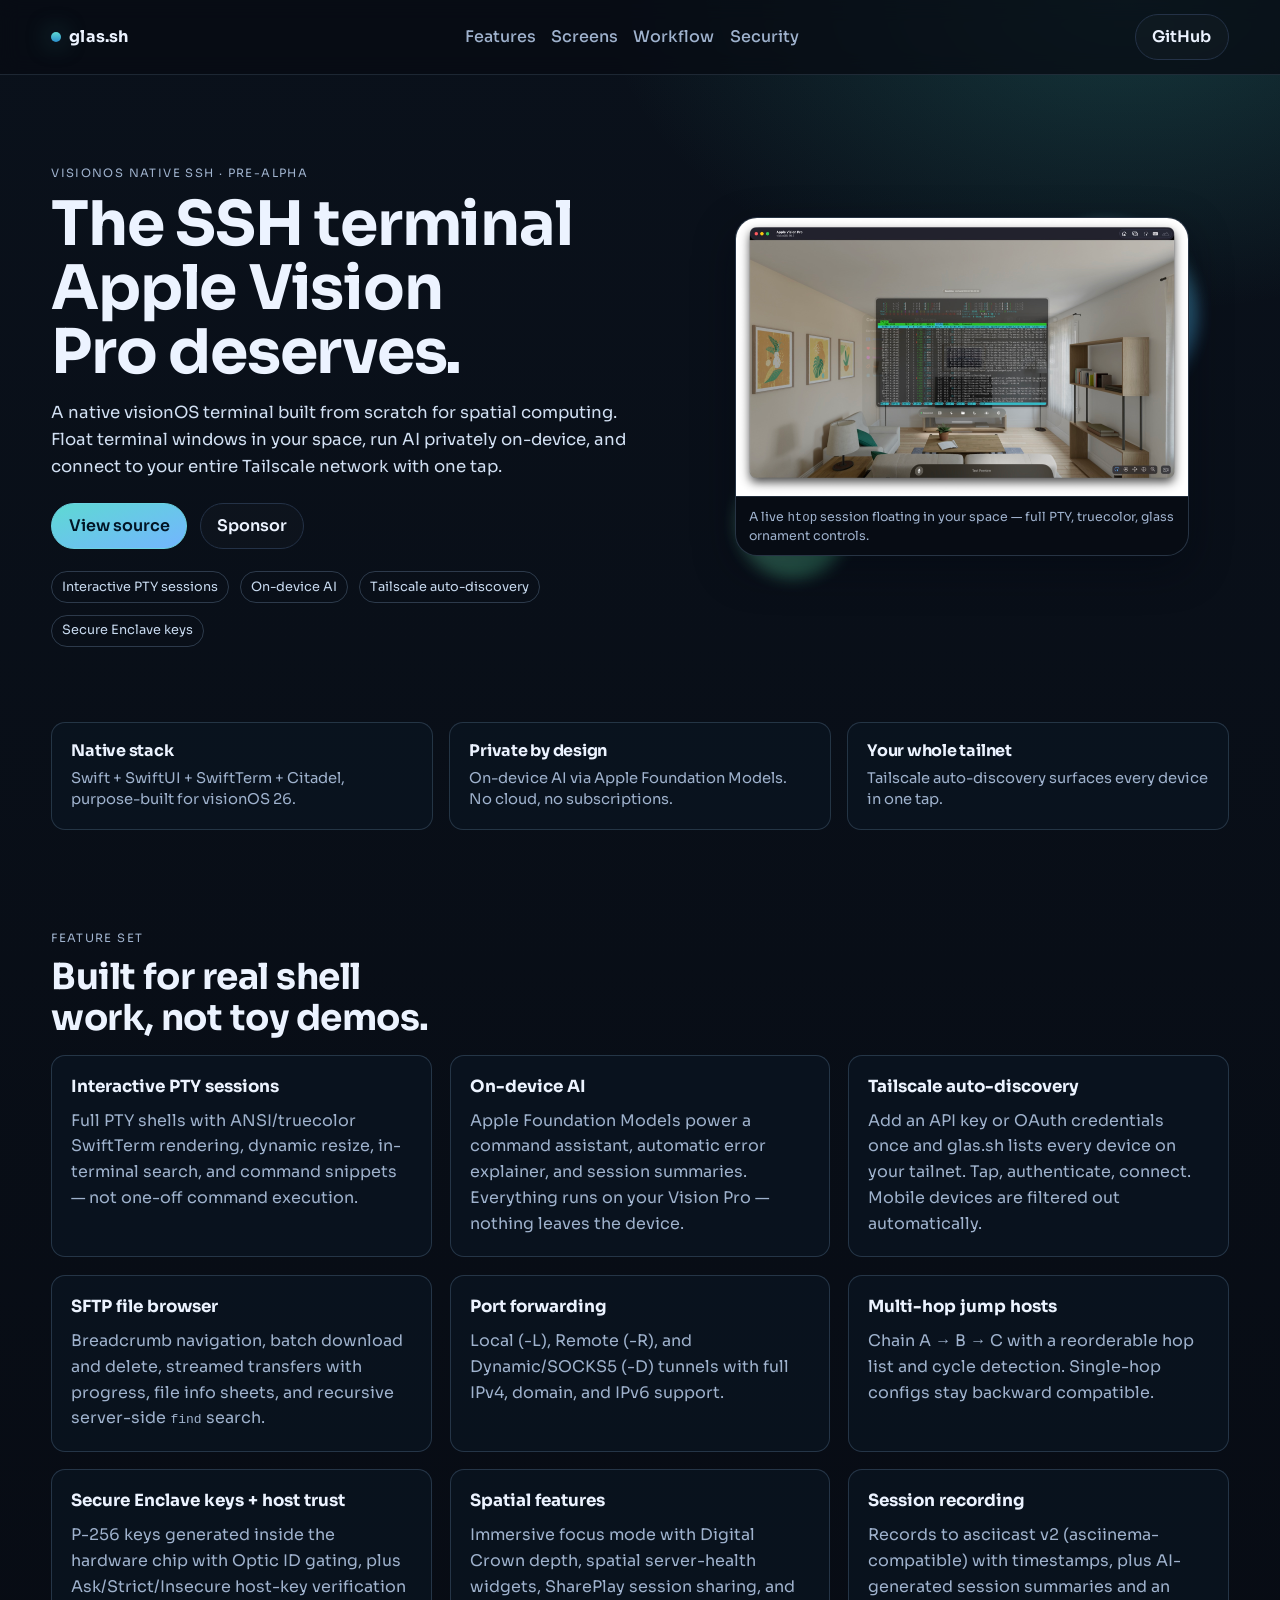
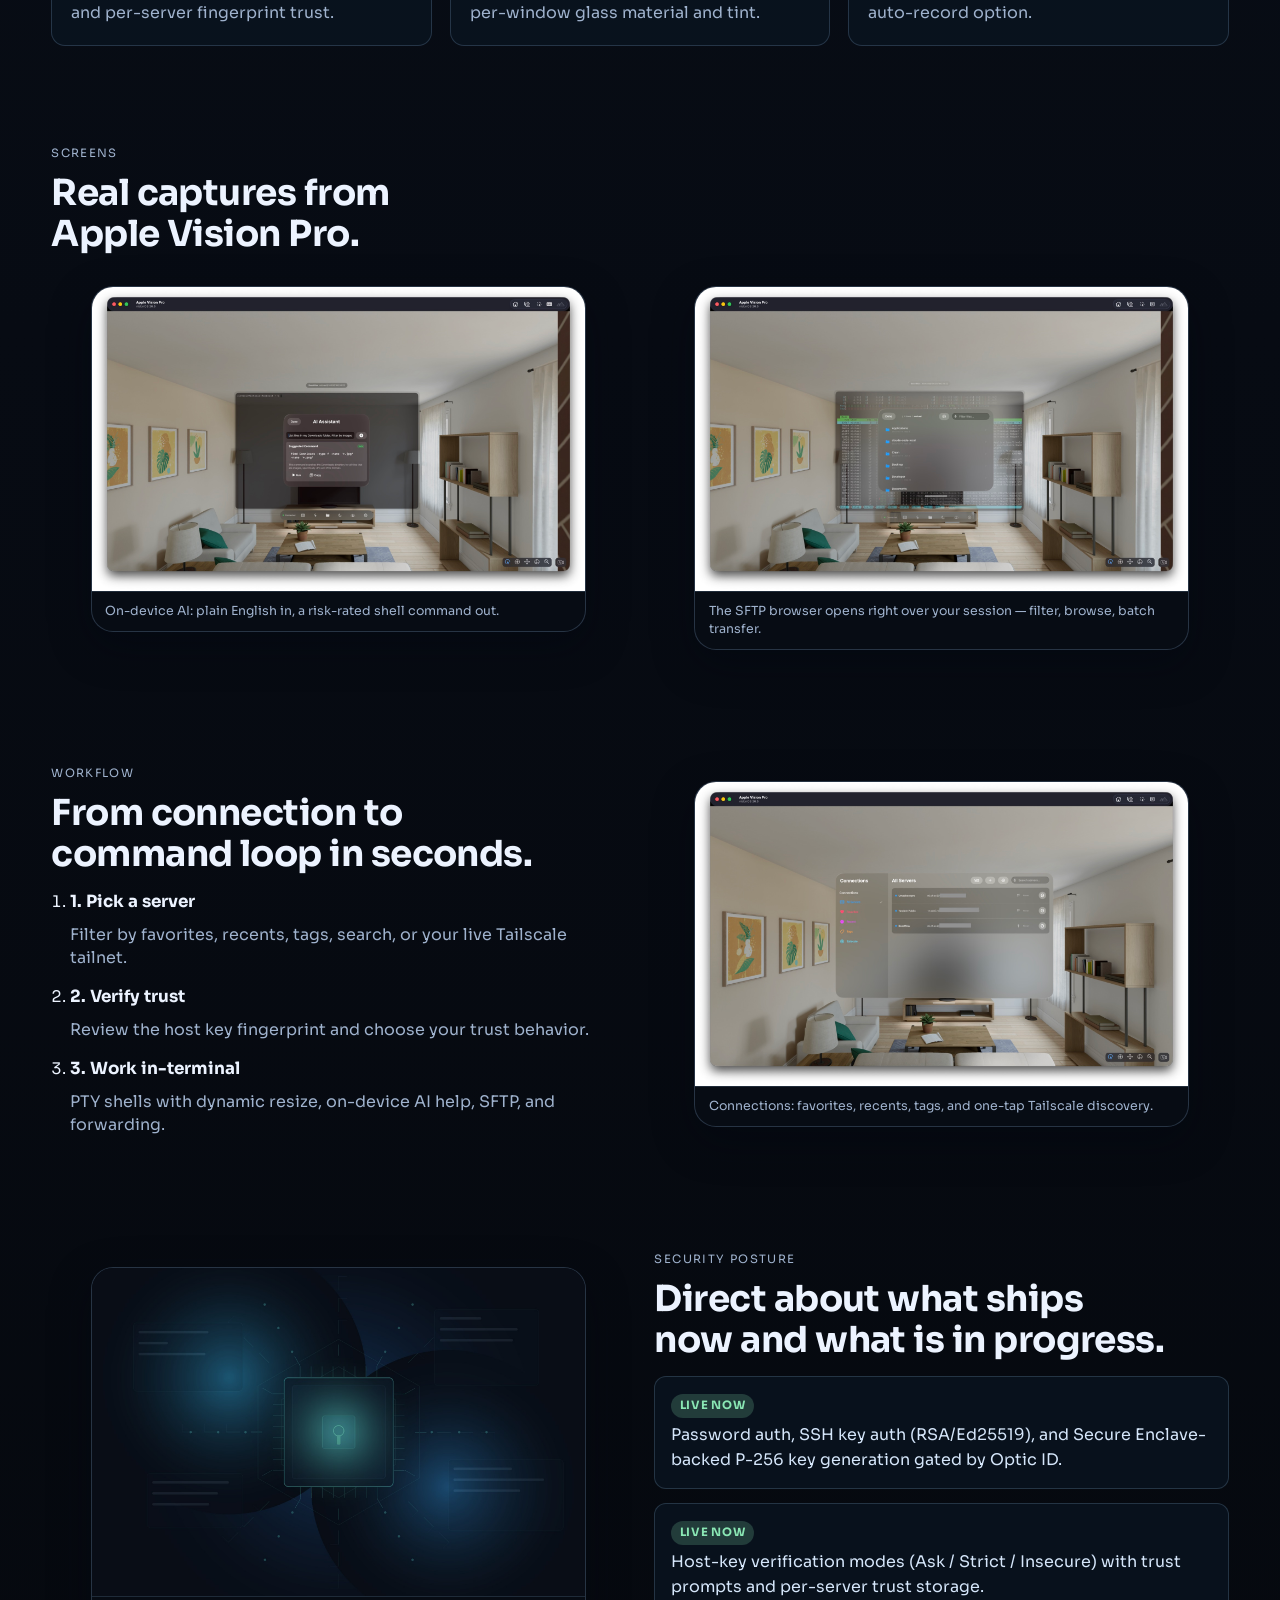
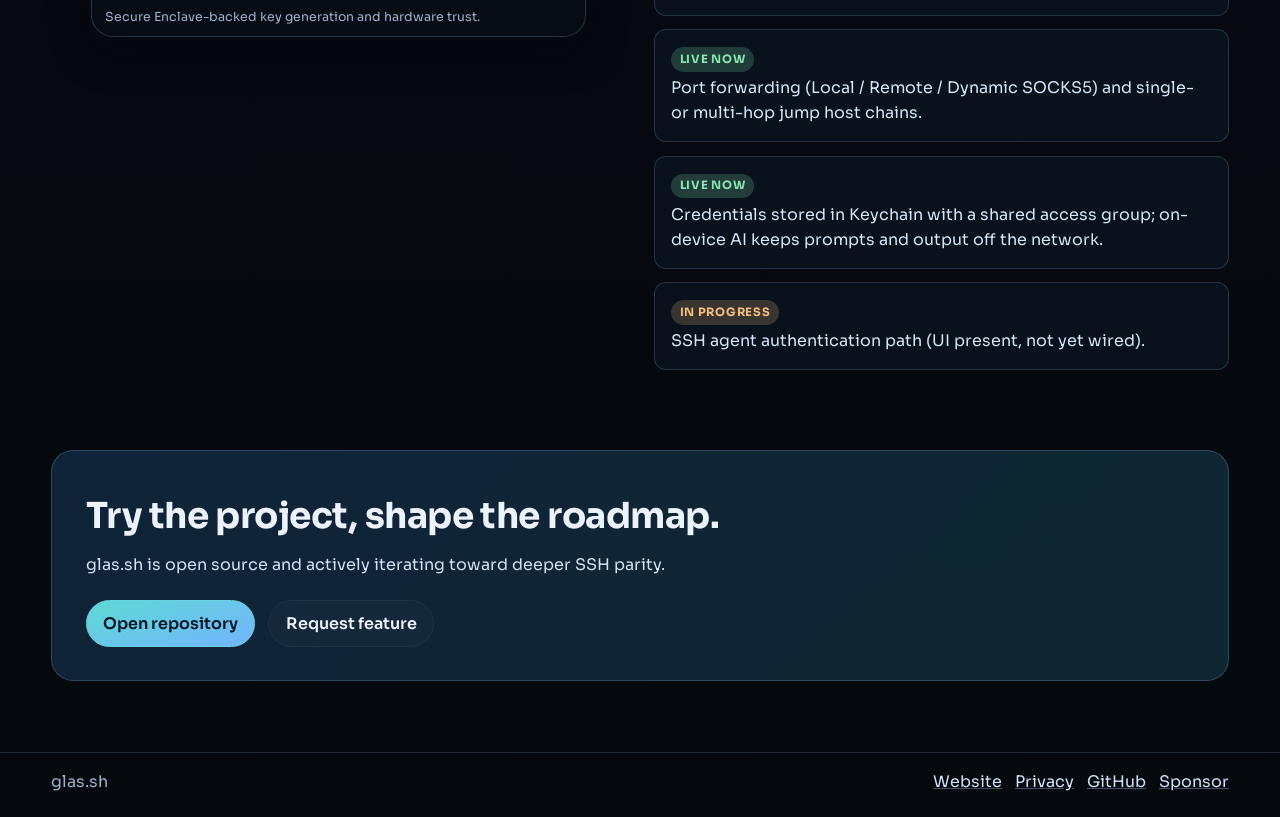
==== commit 9f672593: "Add real Vision Pro screenshots to README and landing page Four optimized captures from Apple Vision" ====
--- a/docs/index.html
+++ b/docs/index.html
@@ -6,7 +6,7 @@
     <title>glas.sh | Native visionOS SSH terminal</title>
     <meta
       name="description"
-      content="glas.sh is a native visionOS SSH terminal with PTY sessions, SwiftTerm rendering, host-key trust prompts, and a glass-first multi-window workflow."
+      content="glas.sh is a native visionOS SSH terminal for Apple Vision Pro — PTY sessions, on-device AI, Tailscale auto-discovery, SFTP, port forwarding, and a glass-first multi-window workflow."
     >
     <meta name="theme-color" content="#0c141f">
     <link rel="canonical" href="https://msitarzewski.github.io/glas.sh/">
@@ -15,23 +15,23 @@
     <meta property="og:title" content="glas.sh | Native visionOS SSH terminal">
     <meta
       property="og:description"
-      content="A native visionOS SSH terminal app with PTY sessions, host-key trust prompts, and a glass-first multi-window workflow."
+      content="A native visionOS SSH terminal for Apple Vision Pro — PTY sessions, on-device AI, Tailscale, SFTP, and a glass-first multi-window workflow."
     >
     <meta property="og:url" content="https://msitarzewski.github.io/glas.sh/">
     <meta
       property="og:image"
-      content="https://msitarzewski.github.io/glas.sh/images/hero-og.jpg"
+      content="https://msitarzewski.github.io/glas.sh/images/shots/hero-htop.jpg"
     >
 
     <meta name="twitter:card" content="summary_large_image">
     <meta name="twitter:title" content="glas.sh | Native visionOS SSH terminal">
     <meta
       name="twitter:description"
-      content="Native visionOS SSH terminal with PTY sessions, SwiftTerm rendering, and glass-first multi-window UX."
+      content="Native visionOS SSH terminal with PTY sessions, on-device AI, Tailscale, SFTP, and glass-first multi-window UX."
     >
     <meta
       name="twitter:image"
-      content="https://msitarzewski.github.io/glas.sh/images/hero-og.jpg"
+      content="https://msitarzewski.github.io/glas.sh/images/shots/hero-htop.jpg"
     >
 
     <link rel="preconnect" href="https://fonts.googleapis.com">
@@ -53,6 +53,7 @@
         </a>
         <nav class="top-nav" aria-label="Primary">
           <a href="#features">Features</a>
+          <a href="#screens">Screens</a>
           <a href="#workflow">Workflow</a>
           <a href="#security">Security</a>
         </nav>
@@ -63,53 +64,51 @@
     <main id="main">
       <section id="top" class="hero shell">
         <div class="hero-copy">
-          <p class="eyebrow">visionOS native SSH</p>
-          <h1>A real terminal in spatial computing.</h1>
+          <p class="eyebrow">visionOS native SSH · pre-alpha</p>
+          <h1>The SSH terminal Apple Vision Pro deserves.</h1>
           <p class="lede">
-            glas.sh brings interactive PTY sessions, SwiftTerm rendering, and trust-aware SSH onboarding to visionOS
-            with a glass-first interface built for multi-window workflows.
+            A native visionOS terminal built from scratch for spatial computing. Float terminal windows in your
+            space, run AI privately on-device, and connect to your entire Tailscale network with one tap.
           </p>
           <div class="hero-cta">
             <a class="button button-primary" href="https://github.com/msitarzewski/glas.sh">View source</a>
             <a class="button button-ghost" href="https://github.com/sponsors/msitarzewski">Sponsor</a>
           </div>
           <ul class="signal-list" aria-label="Current capability highlights">
-            <li>PTY interactive sessions</li>
-            <li>Host-key trust prompts</li>
-            <li>Secure Enclave-backed P-256 keys</li>
+            <li>Interactive PTY sessions</li>
+            <li>On-device AI</li>
+            <li>Tailscale auto-discovery</li>
+            <li>Secure Enclave keys</li>
           </ul>
         </div>
 
-        <div class="hero-art" aria-hidden="true">
-          <div class="orb orb-a"></div>
-          <div class="orb orb-b"></div>
-          <article class="mock-window">
-            <header class="mock-chrome">
-              <span></span><span></span><span></span>
-              <p>session: root@lab</p>
-            </header>
-            <div class="mock-body">
-              <p><span class="prompt">$</span> ssh ops@10.0.1.42</p>
-              <p class="muted">Host key fingerprint SHA-256 verified.</p>
-              <p><span class="prompt">$</span> top</p>
-              <p class="ok">Connected with PTY / xterm-256color</p>
-            </div>
-          </article>
+        <div class="hero-art">
+          <div class="orb orb-a" aria-hidden="true"></div>
+          <div class="orb orb-b" aria-hidden="true"></div>
+          <figure class="media-card">
+            <img
+              src="./images/shots/hero-htop.jpg"
+              alt="glas.sh terminal floating in a living room on Apple Vision Pro, running htop over SSH with a glass control ornament"
+              width="1800"
+              height="1111"
+            >
+            <figcaption>A live <code>htop</code> session floating in your space — full PTY, truecolor, glass ornament controls.</figcaption>
+          </figure>
         </div>
       </section>
 
       <section class="proof shell" aria-label="Proof points">
         <article>
           <h2>Native stack</h2>
-          <p>Swift + SwiftUI + SwiftTerm + Citadel on visionOS.</p>
+          <p>Swift + SwiftUI + SwiftTerm + Citadel, purpose-built for visionOS 26.</p>
         </article>
         <article>
-          <h2>Multi-window</h2>
-          <p>Connections, terminals, settings, preview, and forwarding surfaces.</p>
+          <h2>Private by design</h2>
+          <p>On-device AI via Apple Foundation Models. No cloud, no subscriptions.</p>
         </article>
         <article>
-          <h2>Operational clarity</h2>
-          <p>Host key verification modes, SSH key auth, and explicit trust diagnostics.</p>
+          <h2>Your whole tailnet</h2>
+          <p>Tailscale auto-discovery surfaces every device in one tap.</p>
         </article>
       </section>
 
@@ -122,39 +121,94 @@
           <article class="card">
             <h3>Interactive PTY sessions</h3>
             <p>
-              Sessions run as interactive terminals with resize propagation, not one-off command execution.
-            </p>
-          </article>
-          <article class="card">
-            <h3>Search + session controls</h3>
-            <p>
-              Footer-first terminal controls provide quick search, clear, preview, and in-window settings.
-            </p>
-          </article>
-          <article class="card">
-            <h3>Session-level overrides</h3>
-            <p>
-              Tune per-session appearance and behavior without disturbing your global defaults.
-            </p>
-          </article>
-          <article class="card">
-            <h3>Host trust workflow</h3>
-            <p>
-              Ask/Strict/Insecure verification modes and explicit fingerprint prompts for first-seen or changed keys.
-            </p>
-          </article>
-          <article class="card">
-            <h3>SSH key management</h3>
-            <p>
-              Import RSA/Ed25519 keys, generate Secure Enclave-backed P-256 keys, and assign keys per server.
-            </p>
-          </article>
-          <article class="card">
-            <h3>Config import and mapping</h3>
-            <p>
-              Import OpenSSH config entries and map identity files to stored keys when possible.
-            </p>
-          </article>
+              Full PTY shells with ANSI/truecolor SwiftTerm rendering, dynamic resize, in-terminal search, and
+              command snippets — not one-off command execution.
+            </p>
+          </article>
+          <article class="card">
+            <h3>On-device AI</h3>
+            <p>
+              Apple Foundation Models power a command assistant, automatic error explainer, and session
+              summaries. Everything runs on your Vision Pro — nothing leaves the device.
+            </p>
+          </article>
+          <article class="card">
+            <h3>Tailscale auto-discovery</h3>
+            <p>
+              Add an API key or OAuth credentials once and glas.sh lists every device on your tailnet. Tap,
+              authenticate, connect. Mobile devices are filtered out automatically.
+            </p>
+          </article>
+          <article class="card">
+            <h3>SFTP file browser</h3>
+            <p>
+              Breadcrumb navigation, batch download and delete, streamed transfers with progress, file info
+              sheets, and recursive server-side <code>find</code> search.
+            </p>
+          </article>
+          <article class="card">
+            <h3>Port forwarding</h3>
+            <p>
+              Local (-L), Remote (-R), and Dynamic/SOCKS5 (-D) tunnels with full IPv4, domain, and IPv6 support.
+            </p>
+          </article>
+          <article class="card">
+            <h3>Multi-hop jump hosts</h3>
+            <p>
+              Chain A → B → C with a reorderable hop list and cycle detection. Single-hop configs stay
+              backward compatible.
+            </p>
+          </article>
+          <article class="card">
+            <h3>Secure Enclave keys + host trust</h3>
+            <p>
+              P-256 keys generated inside the hardware chip with Optic ID gating, plus Ask/Strict/Insecure
+              host-key verification and per-server fingerprint trust.
+            </p>
+          </article>
+          <article class="card">
+            <h3>Spatial features</h3>
+            <p>
+              Immersive focus mode with Digital Crown depth, spatial server-health widgets, SharePlay session
+              sharing, and per-window glass material and tint.
+            </p>
+          </article>
+          <article class="card">
+            <h3>Session recording</h3>
+            <p>
+              Records to asciicast v2 (asciinema-compatible) with timestamps, plus AI-generated session
+              summaries and an auto-record option.
+            </p>
+          </article>
+        </div>
+      </section>
+
+      <section id="screens" class="shell section">
+        <div class="section-head">
+          <p class="eyebrow">Screens</p>
+          <h2>Real captures from Apple Vision Pro.</h2>
+        </div>
+        <div class="split">
+          <figure class="media-card">
+            <img
+              src="./images/shots/ai-assistant.jpg"
+              alt="glas.sh AI Assistant turning 'List files in my Downloads folder. Filter by images' into a find command tagged Safe, with Run and Copy actions"
+              loading="lazy"
+              width="1800"
+              height="1111"
+            >
+            <figcaption>On-device AI: plain English in, a risk-rated shell command out.</figcaption>
+          </figure>
+          <figure class="media-card">
+            <img
+              src="./images/shots/sftp.jpg"
+              alt="glas.sh SFTP file browser open over a terminal session with breadcrumb navigation, a directory listing, and a filter field"
+              loading="lazy"
+              width="1800"
+              height="1111"
+            >
+            <figcaption>The SFTP browser opens right over your session — filter, browse, batch transfer.</figcaption>
+          </figure>
         </div>
       </section>
 
@@ -164,29 +218,29 @@
           <h2>From connection to command loop in seconds.</h2>
           <ol class="flow">
             <li>
-              <h3>1. Select server</h3>
-              <p>Filter by favorites, recents, tags, or direct search.</p>
+              <h3>1. Pick a server</h3>
+              <p>Filter by favorites, recents, tags, search, or your live Tailscale tailnet.</p>
             </li>
             <li>
               <h3>2. Verify trust</h3>
-              <p>Review host key fingerprint and choose trust behavior.</p>
+              <p>Review the host key fingerprint and choose your trust behavior.</p>
             </li>
             <li>
               <h3>3. Work in-terminal</h3>
-              <p>Use PTY shell sessions with dynamic resize and terminal-local controls.</p>
+              <p>PTY shells with dynamic resize, on-device AI help, SFTP, and forwarding.</p>
             </li>
           </ol>
         </div>
 
         <figure class="media-card">
           <img
-            src="./images/workflow.jpg"
-            alt="Spatial multi-window SSH workspace with connection list, terminal session, and settings panel"
+            src="./images/shots/connections.jpg"
+            alt="glas.sh Connections window showing the All Servers list with a sidebar for Favorites, Recent, Tags, and Tailscale"
             loading="lazy"
             width="1800"
-            height="1200"
+            height="1111"
           >
-          <figcaption>Multi-window spatial workflow: connections, terminal, and settings.</figcaption>
+          <figcaption>Connections: favorites, recents, tags, and one-tap Tailscale discovery.</figcaption>
         </figure>
       </section>
 
@@ -207,19 +261,23 @@
           <ul class="status-list">
             <li>
               <span class="tag live">Live now</span>
-              <p>Password auth, SSH key auth (RSA/Ed25519), and Secure Enclave-backed P-256 key generation.</p>
+              <p>Password auth, SSH key auth (RSA/Ed25519), and Secure Enclave-backed P-256 key generation gated by Optic ID.</p>
             </li>
             <li>
               <span class="tag live">Live now</span>
               <p>Host-key verification modes (Ask / Strict / Insecure) with trust prompts and per-server trust storage.</p>
             </li>
             <li>
+              <span class="tag live">Live now</span>
+              <p>Port forwarding (Local / Remote / Dynamic SOCKS5) and single- or multi-hop jump host chains.</p>
+            </li>
+            <li>
+              <span class="tag live">Live now</span>
+              <p>Credentials stored in Keychain with a shared access group; on-device AI keeps prompts and output off the network.</p>
+            </li>
+            <li>
               <span class="tag progress">In progress</span>
-              <p>SSH agent authentication path.</p>
-            </li>
-            <li>
-              <span class="tag progress">In progress</span>
-              <p>Active SSH forwarding lifecycle start/stop wiring.</p>
+              <p>SSH agent authentication path (UI present, not yet wired).</p>
             </li>
           </ul>
         </div>
